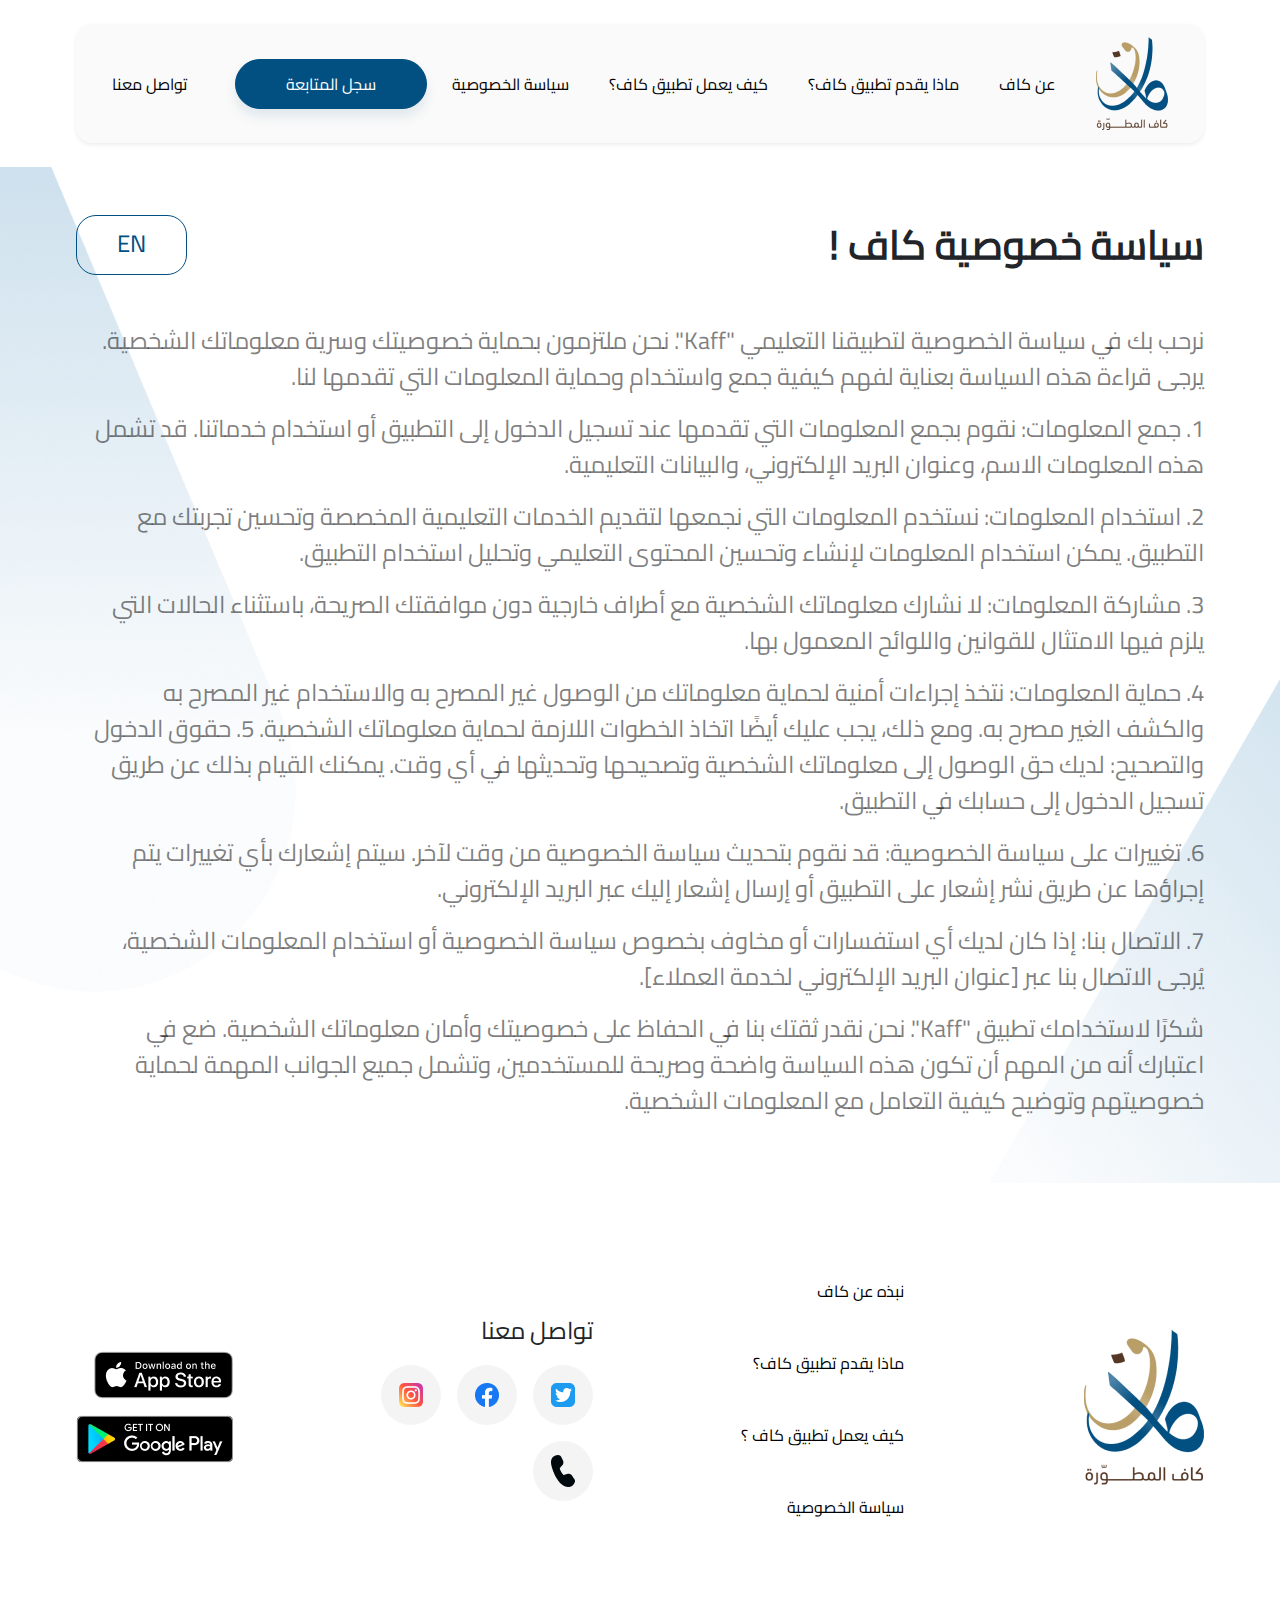
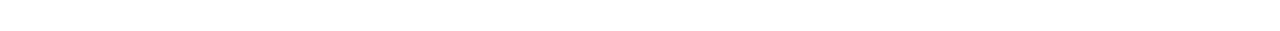
==== pages/policy.html @ d6b6326c "v1.0" ====
<!DOCTYPE html>
<html lang="ar" dir="rtl">

<head>
    <meta charset="UTF-8">
    <meta name="viewport" content="width=device-width, initial-scale=1.0">
    <title>كاف المطورة</title>
    <link rel="stylesheet" href="../css/owl.carousel.min.css">
    <link rel="stylesheet" href="../css/owl.theme.default.min.css">
    <link rel="stylesheet" href="../css/bootstrap.rtl.min.css">
    <link rel="stylesheet" href="../css/index.css">
    <script src="../js/bootstrap.bundle.min.js"></script>
    <script src="../js/bootstrap.min.js"></script>
</head>

<body>
    <div class="kaaf">
        <div class="container nav-container">
            <nav class="navbar navbar-expand-lg py-2 px-4 my-4 rounded-4 shadow-sm">
                <div class="container-fluid">
                    <a class="navbar-brand" href="../#">
                        <img src="../public/images/logo.png" alt="كاف المطورة">
                    </a>
                    <button class="navbar-toggler" type="button" data-bs-toggle="collapse"
                        data-bs-target="#navbarSupportedContent" aria-controls="navbarSupportedContent"
                        aria-expanded="false" aria-label="Toggle navigation">
                        <span class="navbar-toggler-icon"></span>
                    </button>
                    <div class="collapse navbar-collapse" id="navbarSupportedContent">
                        <ul class="navbar-nav m-auto gap-4">
                            <li class="nav-item">
                                <a class="nav-link" aria-current="page" href="../#brief">عن كاف</a>
                            </li>
                            <li class="nav-item">
                                <a class="nav-link" href="../#teacher">ماذا يقدم تطبيق كاف؟</a>
                            </li>
                            <li class="nav-item">
                                <a class="nav-link" href="../#how">كيف يعمل تطبيق كاف؟</a>
                            </li>
                            <li class="nav-item">
                                <a class="nav-link" href="../pages/policy.html">سياسة الخصوصية</a>
                            </li>
                        </ul>
                        <div class="actions d-flex align-items-center gap-5">
                            <a href="../#">
                                <button class="btn rounded-pill text-white">سجل المتابعة</button>
                            </a>
                            <a href="../#" class="text-black text-decoration-none">تواصل معنا</a>
                        </div>
                    </div>
                </div>
            </nav>
        </div>
        <div class="kaaf-bg py-5">
            <div class="container">
                <div class="d-flex justify-content-between">
                    <span class="fs-1 fw-bold">سياسة خصوصية كاف !</span>
                    <a href="#" class="en">EN</a>
                </div>
                <div class="fw-medium fs-4 color-grey mt-5">
                    <p>نرحب بك في سياسة الخصوصية لتطبيقنا التعليمي "Kaff". نحن ملتزمون بحماية خصوصيتك وسرية معلوماتك
                        الشخصية. يرجى قراءة هذه السياسة بعناية لفهم كيفية جمع واستخدام وحماية المعلومات التي تقدمها لنا.
                    </p>

                    <p>
                        1. جمع المعلومات: نقوم بجمع المعلومات التي تقدمها عند تسجيل الدخول إلى التطبيق أو استخدام
                        خدماتنا.
                        قد تشمل هذه المعلومات الاسم، وعنوان البريد الإلكتروني، والبيانات التعليمية.
                    </p>

                    <p>
                        2. استخدام المعلومات: نستخدم المعلومات التي نجمعها لتقديم الخدمات التعليمية المخصصة وتحسين
                        تجربتك مع
                        التطبيق. يمكن استخدام المعلومات لإنشاء وتحسين المحتوى التعليمي وتحليل استخدام التطبيق.
                    </p>

                    <p>
                        3. مشاركة المعلومات: لا نشارك معلوماتك الشخصية مع أطراف خارجية دون موافقتك الصريحة، باستثناء
                        الحالات
                        التي يلزم فيها الامتثال للقوانين واللوائح المعمول بها.
                    </p>

                    <p>
                        4. حماية المعلومات: نتخذ إجراءات أمنية لحماية معلوماتك من الوصول غير المصرح به والاستخدام غير
                        المصرح
                        به والكشف الغير مصرح به. ومع ذلك، يجب عليك أيضًا اتخاذ الخطوات اللازمة لحماية معلوماتك الشخصية.
                        5. حقوق الدخول والتصحيح: لديك حق الوصول إلى معلوماتك الشخصية وتصحيحها وتحديثها في أي وقت. يمكنك
                        القيام بذلك عن طريق تسجيل الدخول إلى حسابك في التطبيق.
                    </p>

                    <p>
                        6. تغييرات على سياسة الخصوصية: قد نقوم بتحديث سياسة الخصوصية من وقت لآخر. سيتم إشعارك بأي
                        تغييرات
                        يتم إجراؤها عن طريق نشر إشعار على التطبيق أو إرسال إشعار إليك عبر البريد الإلكتروني.
                    </p>

                    <p>
                        7. الاتصال بنا: إذا كان لديك أي استفسارات أو مخاوف بخصوص سياسة الخصوصية أو استخدام المعلومات
                        الشخصية، يُرجى الاتصال بنا عبر [عنوان البريد الإلكتروني لخدمة العملاء].
                    </p>

                    <p>
                        شكرًا لاستخدامك تطبيق "Kaff". نحن نقدر ثقتك بنا في الحفاظ على خصوصيتك وأمان معلوماتك الشخصية.
                        ضع في اعتبارك أنه من المهم أن تكون هذه السياسة واضحة وصريحة للمستخدمين، وتشمل جميع الجوانب
                        المهمة
                        لحماية خصوصيتهم وتوضيح كيفية التعامل مع المعلومات الشخصية.
                    </p>

                </div>
            </div>
        </div>
        <footer class="py-5 my-5">
            <div class="container">
                <div class="d-flex justify-content-between align-items-center">
                    <div>
                        <img src="../public/images/logo-lg.png" alt="كاف">
                    </div>
                    <ul class="d-flex flex-column gap-5">
                        <li>
                            <a href="../#brief">نبذه عن كاف</a>
                        </li>
                        <li>
                            <a href="../#teacher">ماذا يقدم تطبيق كاف؟</a>
                        </li>
                        <li>
                            <a href="../#how">كيف يعمل تطبيق كاف ؟</a>
                        </li>
                        <li>
                            <a href="../pages/policy.html">سياسة الخصوصية</a>
                        </li>
                    </ul>
                    <div>
                        <p class="text-grey fs-4">تواصل معنا</p>
                        <div class="d-flex gap-3 align-items-center">
                            <a href="../#">
                                <div class="social-item">
                                    <img src="../public/images/twitter.png" alt="تويتر">
                                </div>
                            </a>
                            <a href="../#">
                                <div class="social-item">
                                    <img src="../public/images/facebook.png" alt="فيسبوك">
                                </div>
                            </a>
                            <a href="../#">
                                <div class="social-item">
                                    <img src="../public/images/instagram.png" alt="انستجرام">
                                </div>
                            </a>
                        </div>
                        <div class="d-flex gap-3 align-items-center mt-3">
                            <a href="../#">
                                <div class="social-item">
                                    <img src="../public/images/tel.png" alt="هاتف">
                                </div>
                            </a>
                        </div>
                    </div>
                    <div class="d-flex gap-3 flex-column">
                        <a href="../#">
                            <img src="../public/images/app-store.png" alt="آب ستور">
                        </a>
                        <a href="../#">
                            <img src="../public/images/google-play.png" alt="جوجل بلاي">
                        </a>
                    </div>
                </div>
            </div>
        </footer>
    </div>
    <script src="../js/jquery.min.js"></script>
    <script src="../js/owl.carousel.min.js"></script>
    <script src="../js/index.js"></script>
</body>

</html>
---- css/index.css ----
@font-face {
    font-family: Cairo;
    src: url(../public/fonts/Cairo-Regular.ttf);
}
* {
    font-family: Cairo;
}
body, html {
    scroll-behavior: smooth;
}
.kaaf .color-light {
    color: #F5FBFF;
}
.kaaf .color-grey {
    color: #00000080;
}
.container {
    max-width: 90%;
}
.kaaf nav {
    background: #00000005;
}
.kaaf nav .navbar-nav a {
    color: #000;
}
.kaaf nav .navbar-nav a.active {
    color: #024F81;
}
.kaaf .text-blue {
    color: #024F81;
}
.kaaf .bg-blue {
    background: #024F81;
}
.kaaf .btn.bg-blue:hover {
    background: #013050;
}
.kaaf nav .actions .btn {
    background: #024F81;
    box-shadow: 0px 8px 12px 0px #024F811A;
    padding: 12px 50px;
    border: solid 1px #024F81;
    transition: .5s;
}
.kaaf nav .actions .btn:hover {
    color: #024F81!important;
    background: #fff;
}
.kaaf .learn {
    background: url('../public/images/learn-bg.png') no-repeat bottom center;
}
.kaaf .learn .title {
    font-size: 3rem;
    max-width: 60%;
}
.kaaf .learn .text-content {
    top: 50%;
    transform: translate(0, -50%);
}
.kaaf .shadow-blue {
    box-shadow: 0px 8px 18px 0px #0063A452;
}
.kaaf .carousel-text-img {
    height: 64px;
    width: 64px!important;
}
.kaaf .image-carousel {
    background: url('../public/images/bg-kaaf.png');
    background-size: 100%;
    padding: 50px 200px 0;
}
.kaaf .carousel-title::after {
    content: "";
    position: absolute;
    bottom: -20%;
    height: 4px;
    width: 100%;
    background: #B99E67;
    right: 0;
}
.kaaf .owl-nav {
    height: 80px;
    width: 80px;
    transition: .5s;
    border-radius: 50%;
    cursor: pointer;
}
.kaaf .owl-nav.next {
    background: #0000001A url('../public/images/next.png') no-repeat center;
}
.kaaf .owl-nav.prev {
    background: #0000001A url('../public/images/prev.png') no-repeat center;
}
.kaaf .owl-nav.next:hover {
    background: #B99E67 url('../public/images/next-active.png') no-repeat center;
}
.kaaf .owl-nav.prev:hover {
    background: #B99E67 url('../public/images/prev-active.png') no-repeat center;
}
.kaaf .kaaf-bg {
    background: url('../public/images/rect-bg.png') center no-repeat;
    background-size: 100%;
}
.kaaf .how {
    background: #024F81 url('../public/images/how-bg.png') no-repeat top right;
}
.kaaf .how .number {
    height: 70px;
    width: 70px;
    background: #FFFFFF4D;
    border-radius: 50%;
    font-size: 2rem;
}
.kaaf footer ul {
    list-style: none;
}
.kaaf footer ul a {
    text-decoration: none;
    color: #000;
}
.kaaf .en {
    padding: 10px 40px;
    border: solid 1px #024F81;
    border-radius: 20px;
    color: #024F81;
    transition: .5s;
    font-size: 1.5rem;
    text-decoration: none;
}
.kaaf .en:hover {
    background: #024F81;
    color: #fff;
}
.kaaf .social-item {
    height: 60px;
    width: 60px;
    display: flex;
    justify-content: center;
    align-items: center;
    background: #D9D9D94D;
    border-radius: 50%;
}
@media (max-width: 786px) {
    .kaaf .actions {
        margin: 20px 0;
        flex-direction: column;
        gap: 20px!important;
        align-items: flex-start!important;
    }
    .kaaf .actions a, .actions .btn {
        width: 100%;
    }
    .kaaf .learn {
        flex-direction: column;
        gap: 50px;
    }
    .kaaf .learn .overlay {
        display: none;
    }
    .kaaf .brief-image {
        width: 100%;
    }
    .kaaf .brief-image img {
        width: 100%;
    }
    .kaaf .text-content {
        position: relative!important;
        top: 0!important;
        transform: none!important;
    }
    .kaaf .text-content .title {
        font-size: 2rem;
        max-width: 80%;
        text-align: center;
        margin: auto;
    }
    .kaaf .owl-carousel .owl-item img {
        width: auto!important;
    }
    .kaaf .image-carousel img {
        width: 100%!important;
    }
    .kaaf .header-image {
        padding: 0!important;
        margin: auto!important;
        width: 80%;
    }
    .kaaf .header-image img {
        width: 100%;
    }
    .kaaf .brief {
        flex-direction: column;
    }
    .kaaf .owl-carousel .item {
        flex-direction: column;
    }
    .kaaf .how .row {
        gap: 50px;
    }
    .kaaf footer > .container > .d-flex {
        flex-direction: column;
        gap: 30px;
    }
    .kaaf .student .item {
        flex-direction: column-reverse;
    }
    .kaaf .nav-container {
        max-width: 100%!important;
        padding: 0;
    }
    .kaaf .nav-container nav {
        margin-top: 0!important;
    }
}
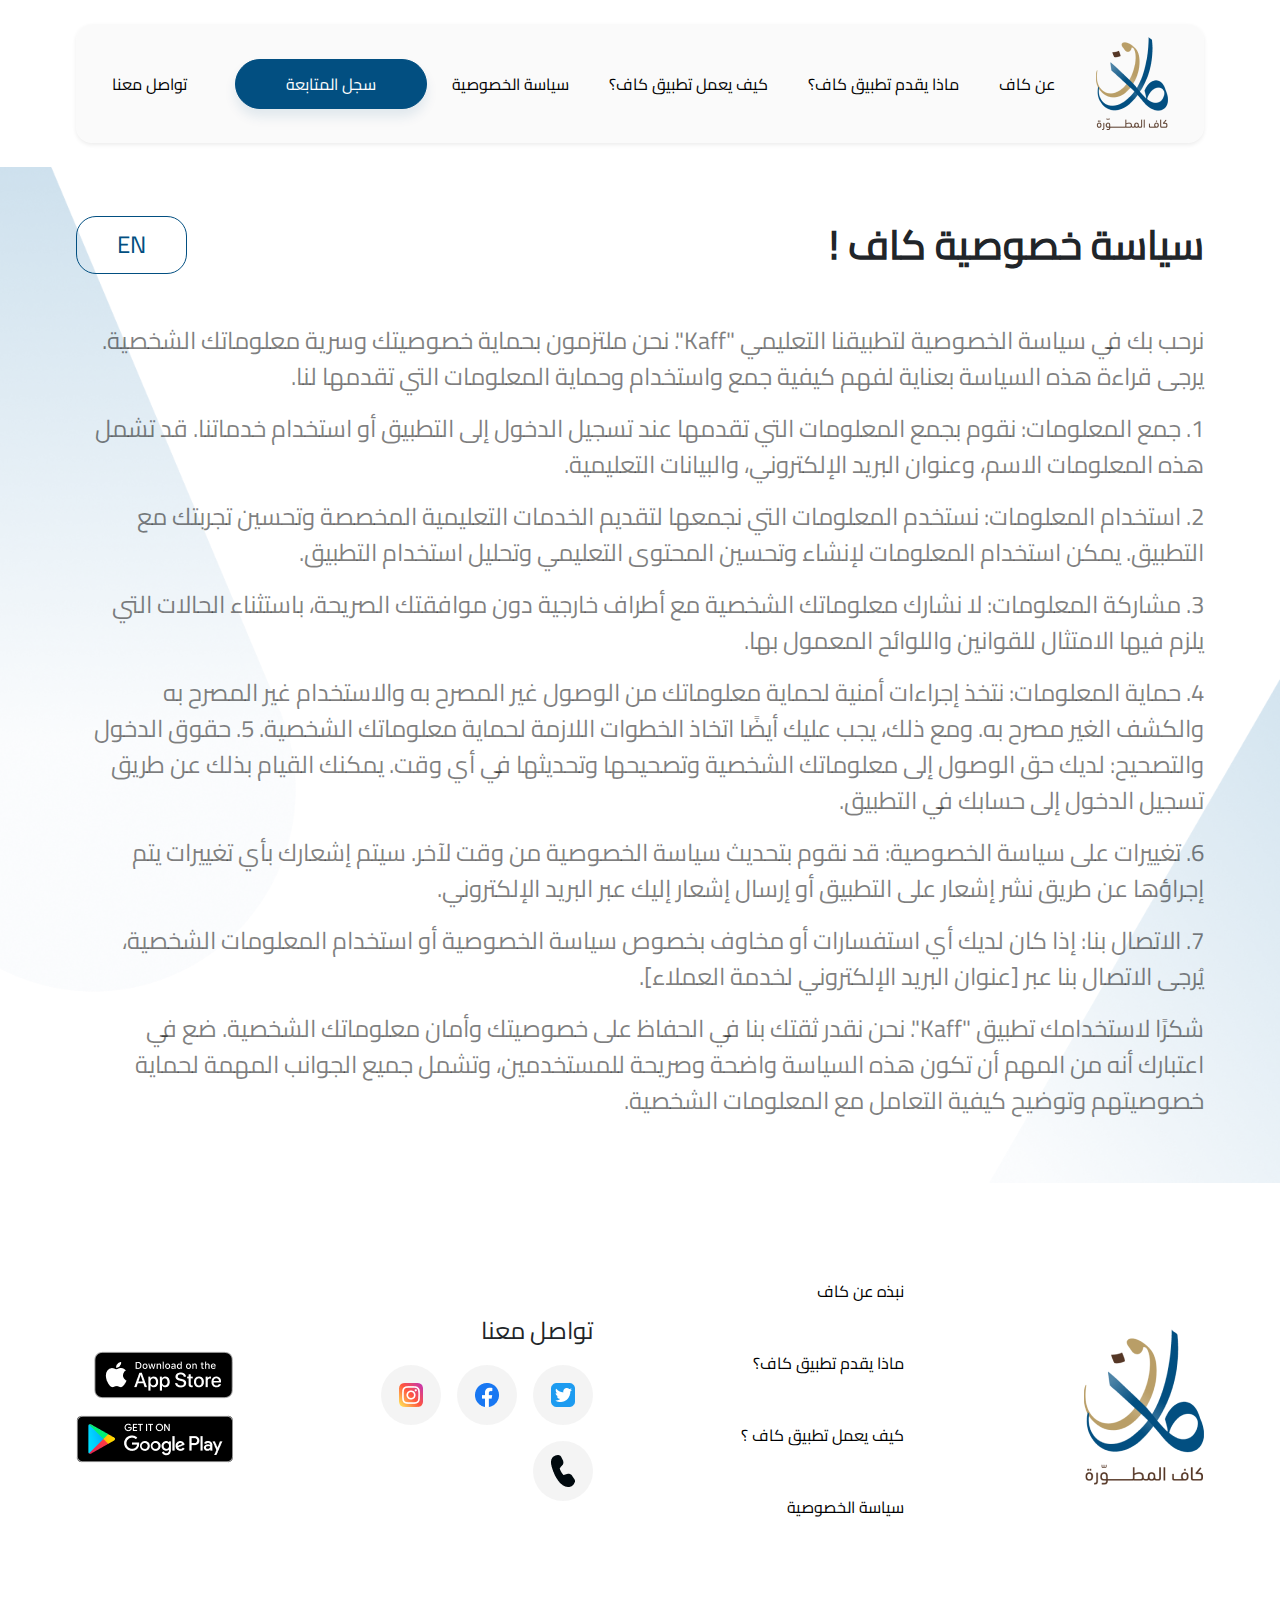
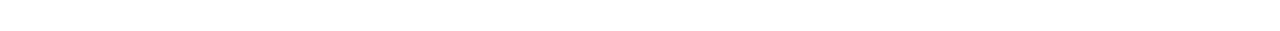
==== commit be0d9e72: "v1.0" ====
--- a/pages/policy.html
+++ b/pages/policy.html
@@ -53,7 +53,7 @@
         </div>
         <div class="kaaf-bg py-5">
             <div class="container">
-                <div class="d-flex justify-content-between">
+                <div class="d-flex justify-content-between align-items-center">
                     <span class="fs-1 fw-bold">سياسة خصوصية كاف !</span>
                     <a href="#" class="en">EN</a>
                 </div>
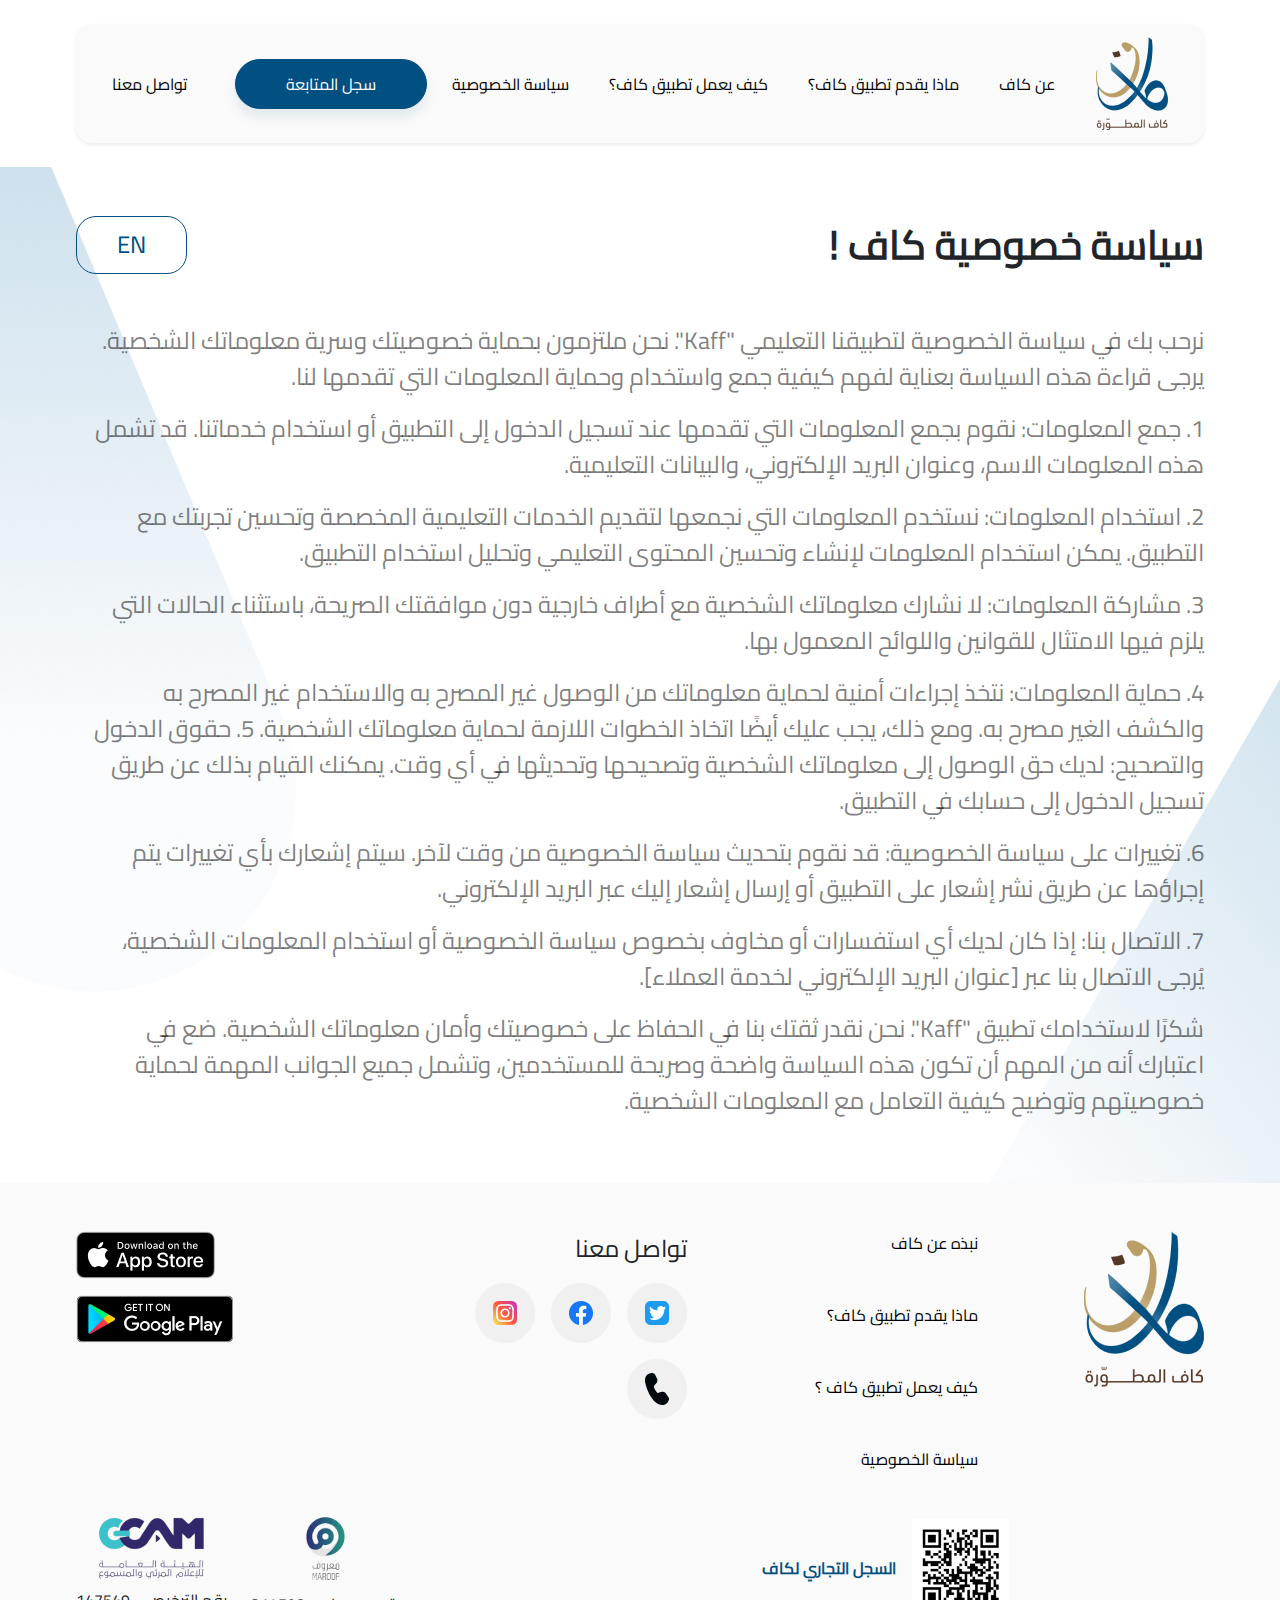
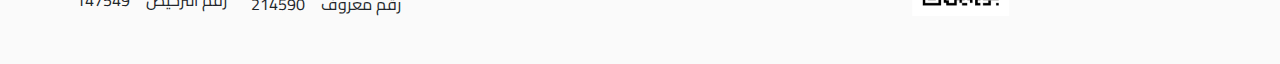
==== commit 4423a7b5: "change footer" ====
--- a/pages/policy.html
+++ b/pages/policy.html
@@ -109,60 +109,88 @@
                 </div>
             </div>
         </div>
-        <footer class="py-5 my-5">
+        <footer class="py-5">
             <div class="container">
-                <div class="d-flex justify-content-between align-items-center">
+                <div class="d-flex justify-content-between">
                     <div>
                         <img src="../public/images/logo-lg.png" alt="كاف">
                     </div>
-                    <ul class="d-flex flex-column gap-5">
-                        <li>
-                            <a href="../#brief">نبذه عن كاف</a>
-                        </li>
-                        <li>
-                            <a href="../#teacher">ماذا يقدم تطبيق كاف؟</a>
-                        </li>
-                        <li>
-                            <a href="../#how">كيف يعمل تطبيق كاف ؟</a>
-                        </li>
-                        <li>
-                            <a href="../pages/policy.html">سياسة الخصوصية</a>
-                        </li>
-                    </ul>
+                    <div>
+                        <ul class="d-flex flex-column gap-5">
+                            <li>
+                                <a href="../#brief">نبذه عن كاف</a>
+                            </li>
+                            <li>
+                                <a href="../#teacher">ماذا يقدم تطبيق كاف؟</a>
+                            </li>
+                            <li>
+                                <a href="../#how">كيف يعمل تطبيق كاف ؟</a>
+                            </li>
+                            <li>
+                                <a href="#">سياسة الخصوصية</a>
+                            </li>
+                        </ul>
+                        <div class="mt-5 d-flex align-items-center gap-3">
+                            <img src="../public/images/qr.png" alt="QR Code">
+                            <span class="text-blue fw-bold">السجل التجاري لكاف</span>
+                        </div>
+                    </div>
                     <div>
                         <p class="text-grey fs-4">تواصل معنا</p>
                         <div class="d-flex gap-3 align-items-center">
-                            <a href="../#">
+                            <a href="#">
                                 <div class="social-item">
                                     <img src="../public/images/twitter.png" alt="تويتر">
                                 </div>
                             </a>
-                            <a href="../#">
+                            <a href="#">
                                 <div class="social-item">
                                     <img src="../public/images/facebook.png" alt="فيسبوك">
                                 </div>
                             </a>
-                            <a href="../#">
+                            <a href="#">
                                 <div class="social-item">
                                     <img src="../public/images/instagram.png" alt="انستجرام">
                                 </div>
                             </a>
                         </div>
                         <div class="d-flex gap-3 align-items-center mt-3">
-                            <a href="../#">
+                            <a href="#">
                                 <div class="social-item">
                                     <img src="../public/images/tel.png" alt="هاتف">
                                 </div>
                             </a>
                         </div>
                     </div>
-                    <div class="d-flex gap-3 flex-column">
-                        <a href="../#">
-                            <img src="../public/images/app-store.png" alt="آب ستور">
-                        </a>
-                        <a href="../#">
-                            <img src="../public/images/google-play.png" alt="جوجل بلاي">
-                        </a>
+                    <div class="d-flex justify-content-between flex-column gap-5">
+                        <div class="d-flex gap-3 flex-column align-items-end">
+                            <a href="#">
+                                <img src="../public/images/app-store.png" alt="آب ستور">
+                            </a>
+                            <a href="#">
+                                <img src="../public/images/google-play.png" alt="جوجل بلاي">
+                            </a>
+                        </div>
+                        <div class="d-flex align-items-center gap-4">
+                            <div class="d-flex gap-2 flex-column">
+                                <div class="w-100 d-flex justify-content-center">
+                                    <img src="../public/images/maroof.png" alt="معروف">
+                                </div>
+                                <div class="d-flex justify-content-between gap-3">
+                                    <span>رقم معروف</span>
+                                    <span>214590</span>
+                                </div>
+                            </div>
+                            <div class="d-flex gap-2 flex-column">
+                                <div class="w-100 d-flex justify-content-center">
+                                    <img src="../public/images/gcam.png" alt="الهيئة العامة للإعلام المرئي و المسموع">
+                                </div>
+                                <div class="d-flex justify-content-between gap-3">
+                                    <span>رقم الترخيص</span>
+                                    <span>147549</span>
+                                </div>
+                            </div>
+                        </div>
                     </div>
                 </div>
             </div>
--- a/css/index.css
+++ b/css/index.css
@@ -50,12 +50,8 @@
     background: url('../public/images/learn-bg.png') no-repeat bottom center;
 }
 .kaaf .learn .title {
-    font-size: 3rem;
-    max-width: 60%;
-}
-.kaaf .learn .text-content {
-    top: 50%;
-    transform: translate(0, -50%);
+    font-size: 2.5rem;
+    max-width: 80%;
 }
 .kaaf .shadow-blue {
     box-shadow: 0px 8px 18px 0px #0063A452;
@@ -64,10 +60,52 @@
     height: 64px;
     width: 64px!important;
 }
+.kaaf .brief .text {
+    width: 100%;
+}
+.kaaf .brief-image {
+    width: 100%;
+}
+.kaaf .brief-image img {
+    display: block;
+    width: 50%;
+    margin: auto;
+}
+.kaaf .learn > div {
+    width: 100%;
+}
+.kaaf .learn .header-image {
+    display: flex;
+    justify-content: center;
+    align-items: center;
+}
+.kaaf .learn .header-image img {
+    width: 35%;
+}
+.kaaf .learn .text {
+    padding: 200px 0;
+    background: url('../public/images/bg-kaaf.png') no-repeat center;
+    background-size: cover;
+}
 .kaaf .image-carousel {
-    background: url('../public/images/bg-kaaf.png');
-    background-size: 100%;
-    padding: 50px 200px 0;
+    background: url('../public/images/bg-kaaf.png') no-repeat center;
+    background-size: contain;
+    padding: 50px;
+}
+.kaaf .image-carousel img {
+    width: 60%;
+    margin: auto;
+}
+.kaaf .carousel-item-animation {
+    animation: carousel 1s ease-in-out;
+}
+@keyframes carousel {
+    from {
+        opacity: 0;
+    }
+    to {
+        opacity: 1;
+    }
 }
 .kaaf .carousel-title::after {
     content: "";
@@ -110,6 +148,9 @@
     background: #FFFFFF4D;
     border-radius: 50%;
     font-size: 2rem;
+}
+.kaaf footer {
+    background: #00000005;
 }
 .kaaf footer ul {
     list-style: none;
@@ -153,6 +194,7 @@
     .kaaf .learn {
         flex-direction: column;
         gap: 50px;
+        padding: 0!important;
     }
     .kaaf .learn .overlay {
         display: none;
@@ -169,13 +211,13 @@
         transform: none!important;
     }
     .kaaf .text-content .title {
-        font-size: 2rem;
+        font-size: 1.5rem;
         max-width: 80%;
         text-align: center;
         margin: auto;
     }
-    .kaaf .owl-carousel .owl-item img {
-        width: auto!important;
+    .kaaf .owl-carousel .image-carousel img {
+        width: 100%!important;
     }
     .kaaf .image-carousel img {
         width: 100%!important;
@@ -185,11 +227,33 @@
         margin: auto!important;
         width: 80%;
     }
+    .kaaf .owl-carousel .btn.mt-5 {
+        margin-top: 20px!important;
+    }
     .kaaf .header-image img {
-        width: 100%;
+        width: 50%;
+        margin: auto;
+        display: block;
+    }
+    .kaaf .teacher {
+        padding: 0!important;
+        margin: 0!important;
     }
     .kaaf .brief {
         flex-direction: column;
+        margin: 0!important;
+    }
+    .kaaf .owl-nav {
+        transform: scale(.75);
+    }
+    .kaaf .teacher .mt-5.d-flex {
+        margin-top: 20px!important;
+    }
+    .kaaf .student {
+        margin: 0!important;
+    }
+    .kaaf .image-carousel {
+        padding: 40px 50px 0;
     }
     .kaaf .owl-carousel .item {
         flex-direction: column;
@@ -211,4 +275,14 @@
     .kaaf .nav-container nav {
         margin-top: 0!important;
     }
+    .kaaf .how span {
+        font-size: 1rem!important;
+        max-width: 80%;
+    }
+    .kaaf .brief p.fs-3 {
+        font-size: 1.2rem!important;
+    }
+    .kaaf .learn .text {
+        padding: 50px 0;
+    }
 }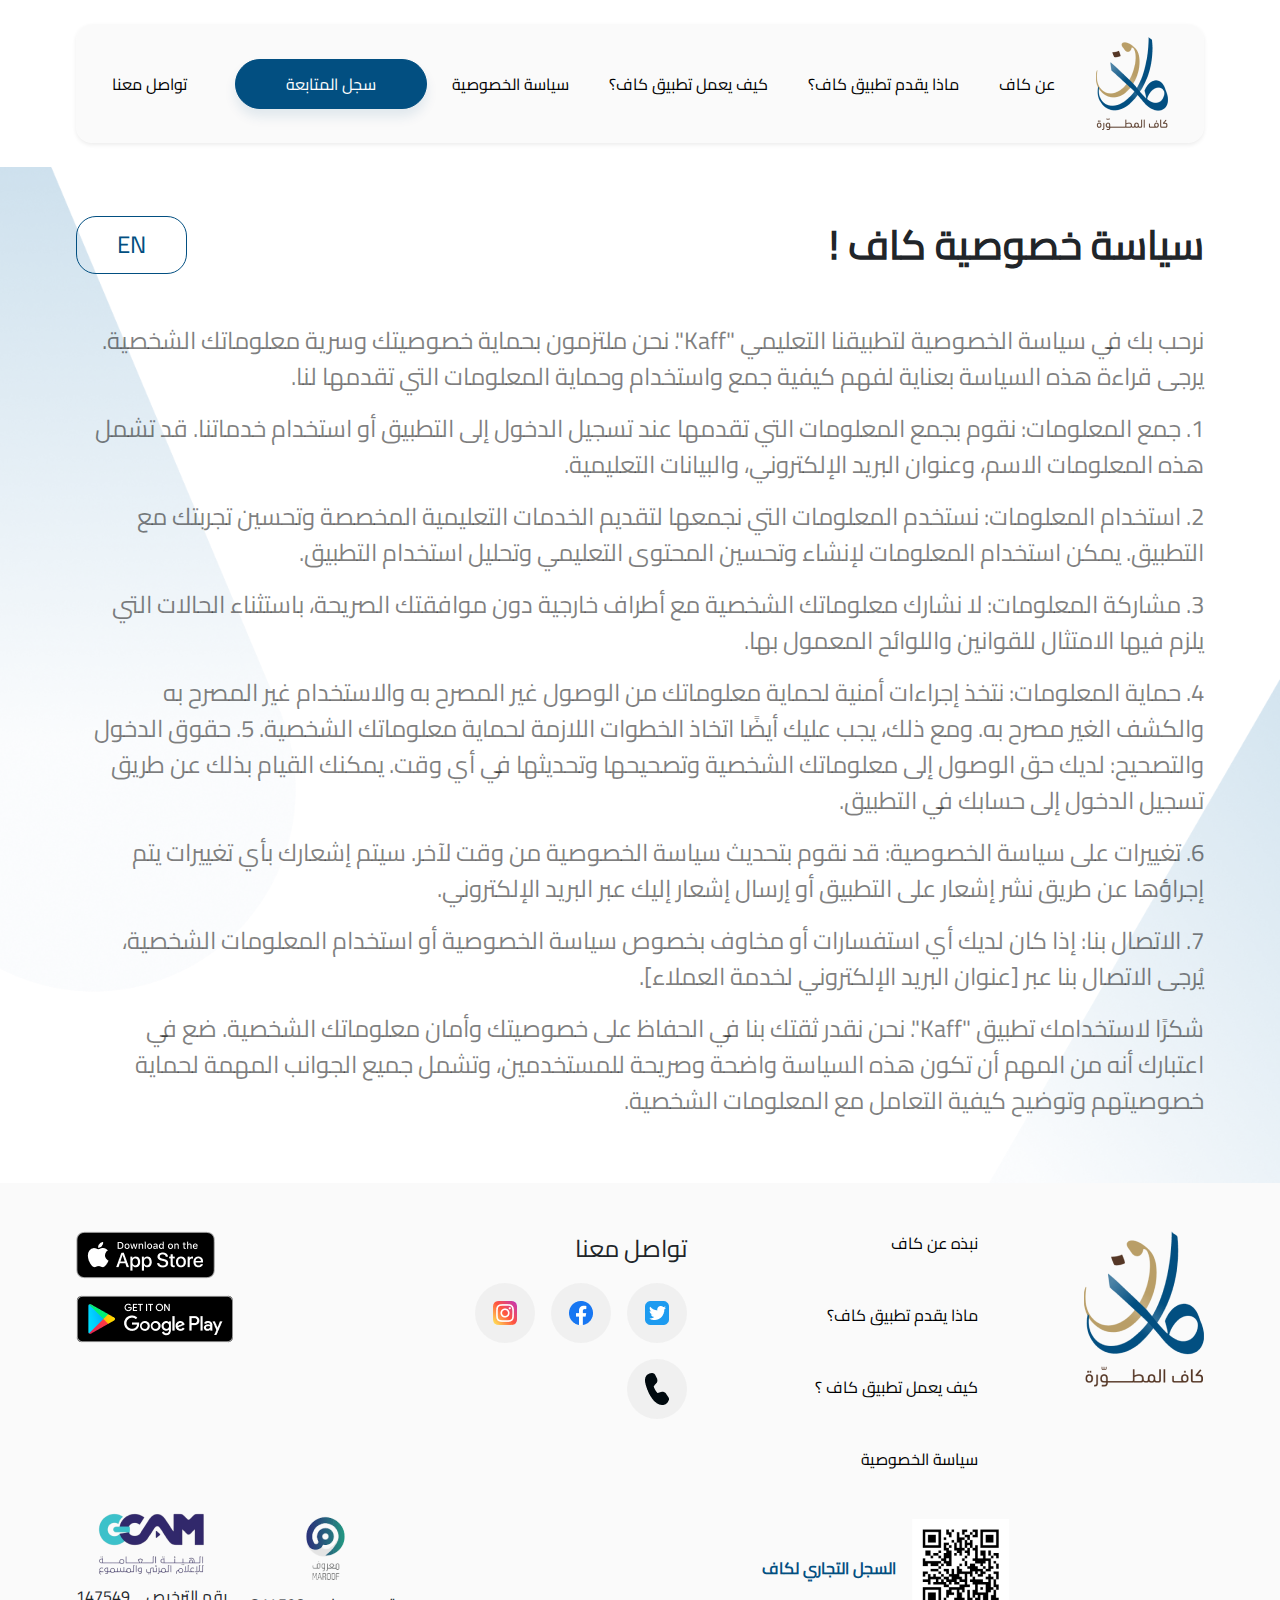
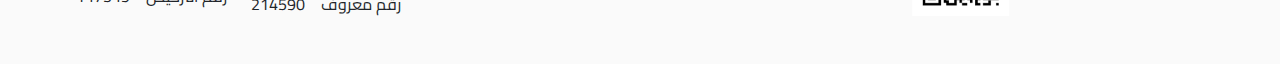
==== commit 1db9236c: "fix errors" ====
--- a/pages/policy.html
+++ b/pages/policy.html
@@ -163,7 +163,7 @@
                         </div>
                     </div>
                     <div class="d-flex justify-content-between flex-column gap-5">
-                        <div class="d-flex gap-3 flex-column align-items-end">
+                        <div class="d-flex gap-3 flex-column align-items-center align-items-sm-end">
                             <a href="#">
                                 <img src="../public/images/app-store.png" alt="آب ستور">
                             </a>
@@ -171,12 +171,12 @@
                                 <img src="../public/images/google-play.png" alt="جوجل بلاي">
                             </a>
                         </div>
-                        <div class="d-flex align-items-center gap-4">
+                        <div class="d-flex align-align-items-center gap-4 flex-sm-row flex-column">
                             <div class="d-flex gap-2 flex-column">
                                 <div class="w-100 d-flex justify-content-center">
                                     <img src="../public/images/maroof.png" alt="معروف">
                                 </div>
-                                <div class="d-flex justify-content-between gap-3">
+                                <div class="d-flex justify-content-center gap-3">
                                     <span>رقم معروف</span>
                                     <span>214590</span>
                                 </div>
@@ -185,7 +185,7 @@
                                 <div class="w-100 d-flex justify-content-center">
                                     <img src="../public/images/gcam.png" alt="الهيئة العامة للإعلام المرئي و المسموع">
                                 </div>
-                                <div class="d-flex justify-content-between gap-3">
+                                <div class="d-flex justify-content-center gap-3">
                                     <span>رقم الترخيص</span>
                                     <span>147549</span>
                                 </div>
--- a/css/index.css
+++ b/css/index.css
@@ -93,7 +93,7 @@
     padding: 50px;
 }
 .kaaf .image-carousel img {
-    width: 60%;
+    width: 30%;
     margin: auto;
 }
 .kaaf .carousel-item-animation {
@@ -181,6 +181,34 @@
     background: #D9D9D94D;
     border-radius: 50%;
 }
+.kaaf .phone-cover {
+    background: url('../public/images/phone-cover.png') no-repeat center;
+    background-size: contain;
+    padding: 2%;
+    width: 100%;
+    margin: auto;
+    position: relative;
+}
+.kaaf .phone-cover::after {
+    content: "";
+    position: absolute;
+    top: 0;
+    right: 0;
+    height: 100%;
+    width: 33%;
+    background: #fff;
+    z-index: 1000;
+}
+.kaaf .phone-cover::before {
+    content: "";
+    position: absolute;
+    top: 0;
+    left: 0;
+    height: 100%;
+    width: 33%;
+    background: #fff;
+    z-index: 1000;
+}
 @media (max-width: 786px) {
     .kaaf .actions {
         margin: 20px 0;
@@ -219,9 +247,6 @@
     .kaaf .owl-carousel .image-carousel img {
         width: 100%!important;
     }
-    .kaaf .image-carousel img {
-        width: 100%!important;
-    }
     .kaaf .header-image {
         padding: 0!important;
         margin: auto!important;
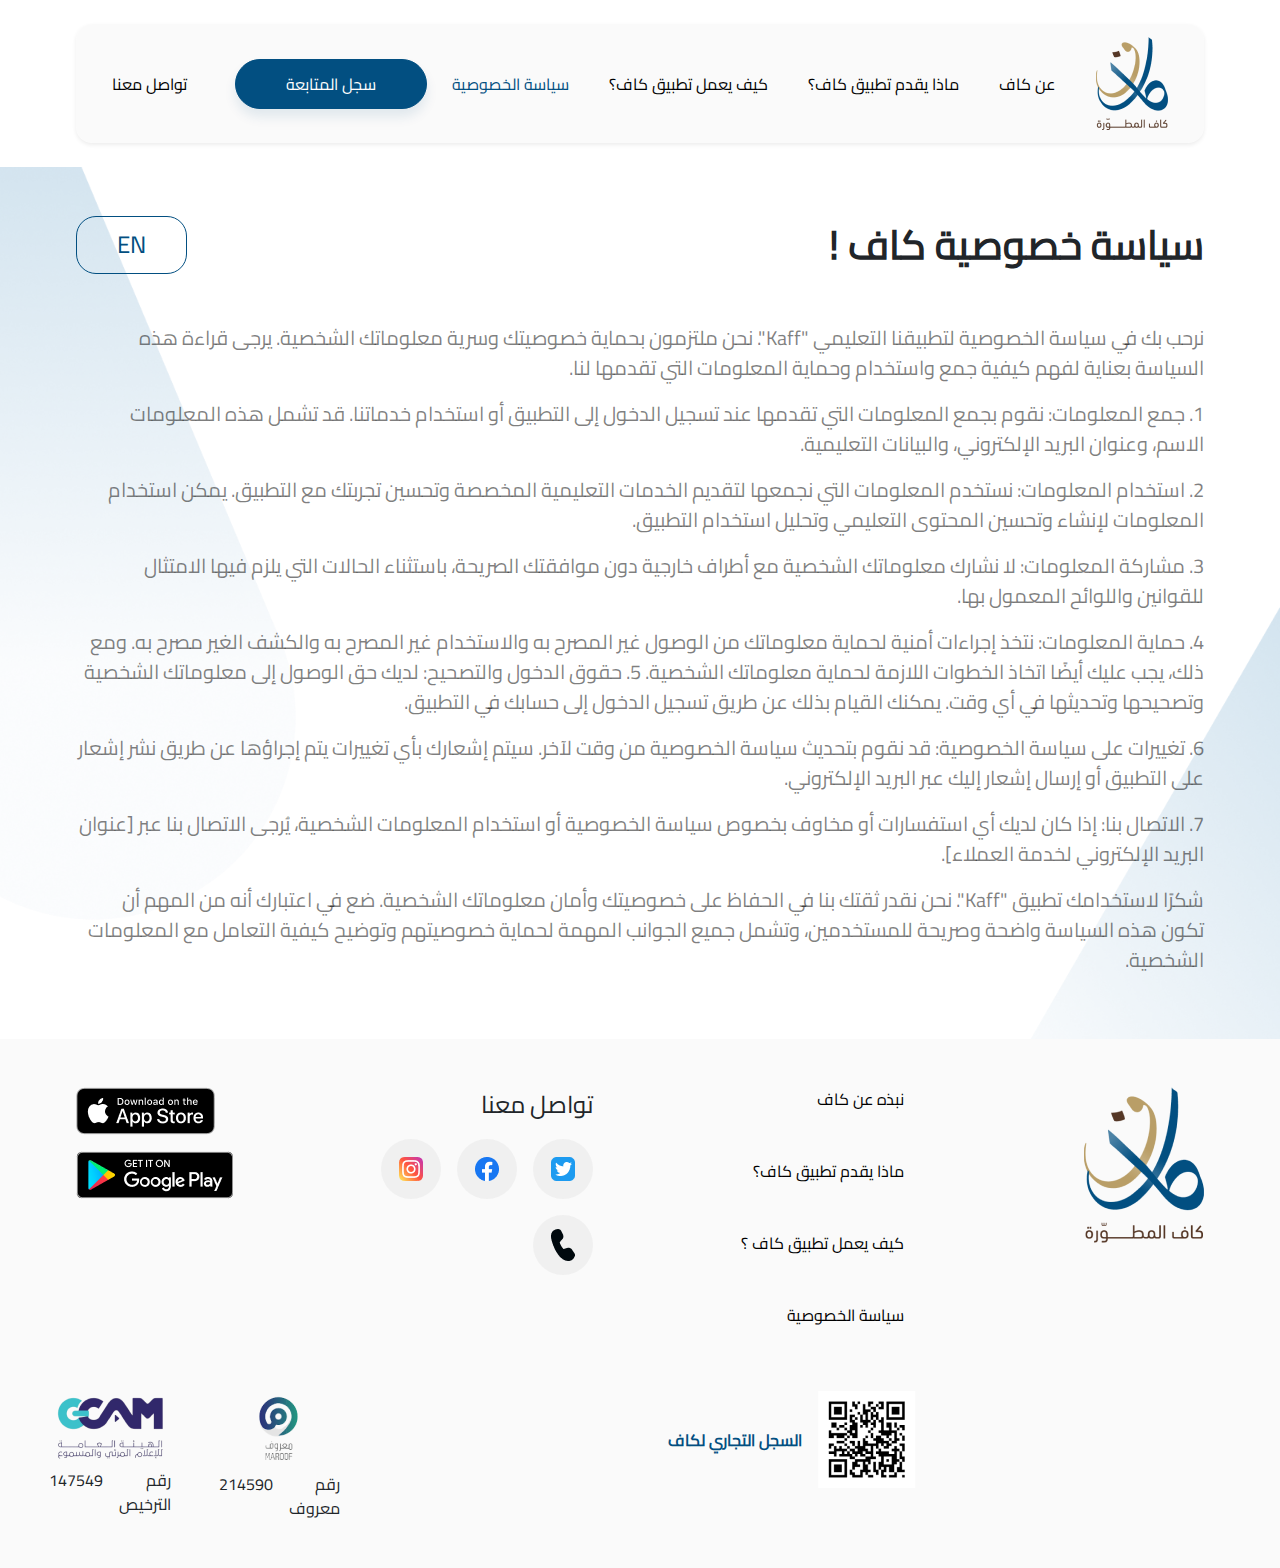
==== commit ca91280f: "fix errors" ====
--- a/pages/policy.html
+++ b/pages/policy.html
@@ -5,8 +5,6 @@
     <meta charset="UTF-8">
     <meta name="viewport" content="width=device-width, initial-scale=1.0">
     <title>كاف المطورة</title>
-    <link rel="stylesheet" href="../css/owl.carousel.min.css">
-    <link rel="stylesheet" href="../css/owl.theme.default.min.css">
     <link rel="stylesheet" href="../css/bootstrap.rtl.min.css">
     <link rel="stylesheet" href="../css/index.css">
     <script src="../js/bootstrap.bundle.min.js"></script>
@@ -38,14 +36,14 @@
                                 <a class="nav-link" href="../#how">كيف يعمل تطبيق كاف؟</a>
                             </li>
                             <li class="nav-item">
-                                <a class="nav-link" href="../pages/policy.html">سياسة الخصوصية</a>
+                                <a class="nav-link active" href="#">سياسة الخصوصية</a>
                             </li>
                         </ul>
                         <div class="actions d-flex align-items-center gap-5">
                             <a href="../#">
                                 <button class="btn rounded-pill text-white">سجل المتابعة</button>
                             </a>
-                            <a href="../#" class="text-black text-decoration-none">تواصل معنا</a>
+                            <a href="#contact_us" class="text-black text-decoration-none">تواصل معنا</a>
                         </div>
                     </div>
                 </div>
@@ -55,9 +53,9 @@
             <div class="container">
                 <div class="d-flex justify-content-between align-items-center">
                     <span class="fs-1 fw-bold">سياسة خصوصية كاف !</span>
-                    <a href="#" class="en">EN</a>
-                </div>
-                <div class="fw-medium fs-4 color-grey mt-5">
+                    <a href="../#" class="en">EN</a>
+                </div>
+                <div class="fw-medium fs-5 color-grey mt-5">
                     <p>نرحب بك في سياسة الخصوصية لتطبيقنا التعليمي "Kaff". نحن ملتزمون بحماية خصوصيتك وسرية معلوماتك
                         الشخصية. يرجى قراءة هذه السياسة بعناية لفهم كيفية جمع واستخدام وحماية المعلومات التي تقدمها لنا.
                     </p>
@@ -130,53 +128,61 @@
                                 <a href="#">سياسة الخصوصية</a>
                             </li>
                         </ul>
-                        <div class="mt-5 d-flex align-items-center gap-3">
+                    </div>
+                    <div id="contact_us">
+                        <p class="text-grey fs-4">تواصل معنا</p>
+                        <div class="d-flex gap-3 align-items-center">
+                            <a href="../#">
+                                <div class="social-item">
+                                    <img src="../public/images/twitter.png" alt="تويتر">
+                                </div>
+                            </a>
+                            <a href="../#">
+                                <div class="social-item">
+                                    <img src="../public/images/facebook.png" alt="فيسبوك">
+                                </div>
+                            </a>
+                            <a href="../#">
+                                <div class="social-item">
+                                    <img src="../public/images/instagram.png" alt="انستجرام">
+                                </div>
+                            </a>
+                        </div>
+                        <div class="d-flex gap-3 align-items-center mt-3">
+                            <a href="../#">
+                                <div class="social-item">
+                                    <img src="../public/images/tel.png" alt="هاتف">
+                                </div>
+                            </a>
+                        </div>
+                    </div>
+                    <div class="d-flex justify-content-between flex-column gap-5">
+                        <div class="d-flex gap-3 flex-column align-items-center align-items-sm-end">
+                            <a href="../#">
+                                <img src="../public/images/app-store.png" alt="آب ستور">
+                            </a>
+                            <a href="../#">
+                                <img src="../public/images/google-play.png" alt="جوجل بلاي">
+                            </a>
+                        </div>
+                    </div>
+                </div>
+                <div class="row mt-5">
+                    <div class="col-xl-3 col-sm-12"></div>
+                    <div class="col-xl-3 col-sm-12">
+                        <div class="d-flex align-items-center gap-3">
                             <img src="../public/images/qr.png" alt="QR Code">
                             <span class="text-blue fw-bold">السجل التجاري لكاف</span>
                         </div>
                     </div>
-                    <div>
-                        <p class="text-grey fs-4">تواصل معنا</p>
-                        <div class="d-flex gap-3 align-items-center">
-                            <a href="#">
-                                <div class="social-item">
-                                    <img src="../public/images/twitter.png" alt="تويتر">
-                                </div>
-                            </a>
-                            <a href="#">
-                                <div class="social-item">
-                                    <img src="../public/images/facebook.png" alt="فيسبوك">
-                                </div>
-                            </a>
-                            <a href="#">
-                                <div class="social-item">
-                                    <img src="../public/images/instagram.png" alt="انستجرام">
-                                </div>
-                            </a>
-                        </div>
-                        <div class="d-flex gap-3 align-items-center mt-3">
-                            <a href="#">
-                                <div class="social-item">
-                                    <img src="../public/images/tel.png" alt="هاتف">
-                                </div>
-                            </a>
-                        </div>
-                    </div>
-                    <div class="d-flex justify-content-between flex-column gap-5">
-                        <div class="d-flex gap-3 flex-column align-items-center align-items-sm-end">
-                            <a href="#">
-                                <img src="../public/images/app-store.png" alt="آب ستور">
-                            </a>
-                            <a href="#">
-                                <img src="../public/images/google-play.png" alt="جوجل بلاي">
-                            </a>
-                        </div>
-                        <div class="d-flex align-align-items-center gap-4 flex-sm-row flex-column">
+                    <div class="col-xl-3 col-sm-12"></div>
+                    <div class="col-xl-3 col-sm-12">
+                        <div class="d-flex align-items-center gap-5 flex-sm-row flex-column justify-content-between">
                             <div class="d-flex gap-2 flex-column">
                                 <div class="w-100 d-flex justify-content-center">
                                     <img src="../public/images/maroof.png" alt="معروف">
                                 </div>
-                                <div class="d-flex justify-content-center gap-3">
+                                <div class="d-flex justify-content-between gap-3">
                                     <span>رقم معروف</span>
                                     <span>214590</span>
                                 </div>
@@ -185,7 +191,7 @@
                                 <div class="w-100 d-flex justify-content-center">
                                     <img src="../public/images/gcam.png" alt="الهيئة العامة للإعلام المرئي و المسموع">
                                 </div>
-                                <div class="d-flex justify-content-center gap-3">
+                                <div class="d-flex justify-content-between gap-3">
                                     <span>رقم الترخيص</span>
                                     <span>147549</span>
                                 </div>
@@ -196,9 +202,6 @@
             </div>
         </footer>
     </div>
-    <script src="../js/jquery.min.js"></script>
-    <script src="../js/owl.carousel.min.js"></script>
-    <script src="../js/index.js"></script>
 </body>
 
 </html>--- a/css/index.css
+++ b/css/index.css
@@ -42,6 +42,9 @@
     border: solid 1px #024F81;
     transition: .5s;
 }
+.kaaf .nav-link.active {
+    color: #024F81;
+}
 .kaaf nav .actions .btn:hover {
     color: #024F81!important;
     background: #fff;
@@ -88,16 +91,31 @@
     background-size: cover;
 }
 .kaaf .image-carousel {
-    background: url('../public/images/bg-kaaf.png') no-repeat center;
+    position: relative;
+}
+.kaaf .image-carousel::after {
+    content: "";
+    position: absolute;
+    top: 0;
+    left: 0;
+    height: 100%;
+    width: 100%;
+    background: url('../public/images/phone-cover.png') center no-repeat;
     background-size: contain;
-    padding: 50px;
+    overflow: hidden;
 }
 .kaaf .image-carousel img {
-    width: 30%;
+    width: 100%;
     margin: auto;
 }
 .kaaf .carousel-item-animation {
     animation: carousel 1s ease-in-out;
+}
+.kaaf .nav-item a:hover {
+    color: #024F81;
+}
+.kaaf .owl-carousel .owl-stage-outer {
+    border-radius: 30px;
 }
 @keyframes carousel {
     from {
@@ -182,32 +200,15 @@
     border-radius: 50%;
 }
 .kaaf .phone-cover {
-    background: url('../public/images/phone-cover.png') no-repeat center;
-    background-size: contain;
-    padding: 2%;
+    padding: 3%;
     width: 100%;
     margin: auto;
     position: relative;
-}
-.kaaf .phone-cover::after {
-    content: "";
-    position: absolute;
-    top: 0;
-    right: 0;
-    height: 100%;
-    width: 33%;
-    background: #fff;
-    z-index: 1000;
-}
-.kaaf .phone-cover::before {
-    content: "";
-    position: absolute;
-    top: 0;
-    left: 0;
-    height: 100%;
-    width: 33%;
-    background: #fff;
-    z-index: 1000;
+    overflow: hidden;
+}
+.kaaf .screen-carousel {
+    background: url('../public/images/bg-kaaf.png') no-repeat center 100%;
+    background-size: contain;
 }
 @media (max-width: 786px) {
     .kaaf .actions {
@@ -277,9 +278,6 @@
     .kaaf .student {
         margin: 0!important;
     }
-    .kaaf .image-carousel {
-        padding: 40px 50px 0;
-    }
     .kaaf .owl-carousel .item {
         flex-direction: column;
     }
@@ -310,4 +308,10 @@
     .kaaf .learn .text {
         padding: 50px 0;
     }
+    .kaaf .image-carousel img {
+        width: 70%;
+    }
+    .kaaf .image-carousel {
+        margin: 50px auto;
+    }
 }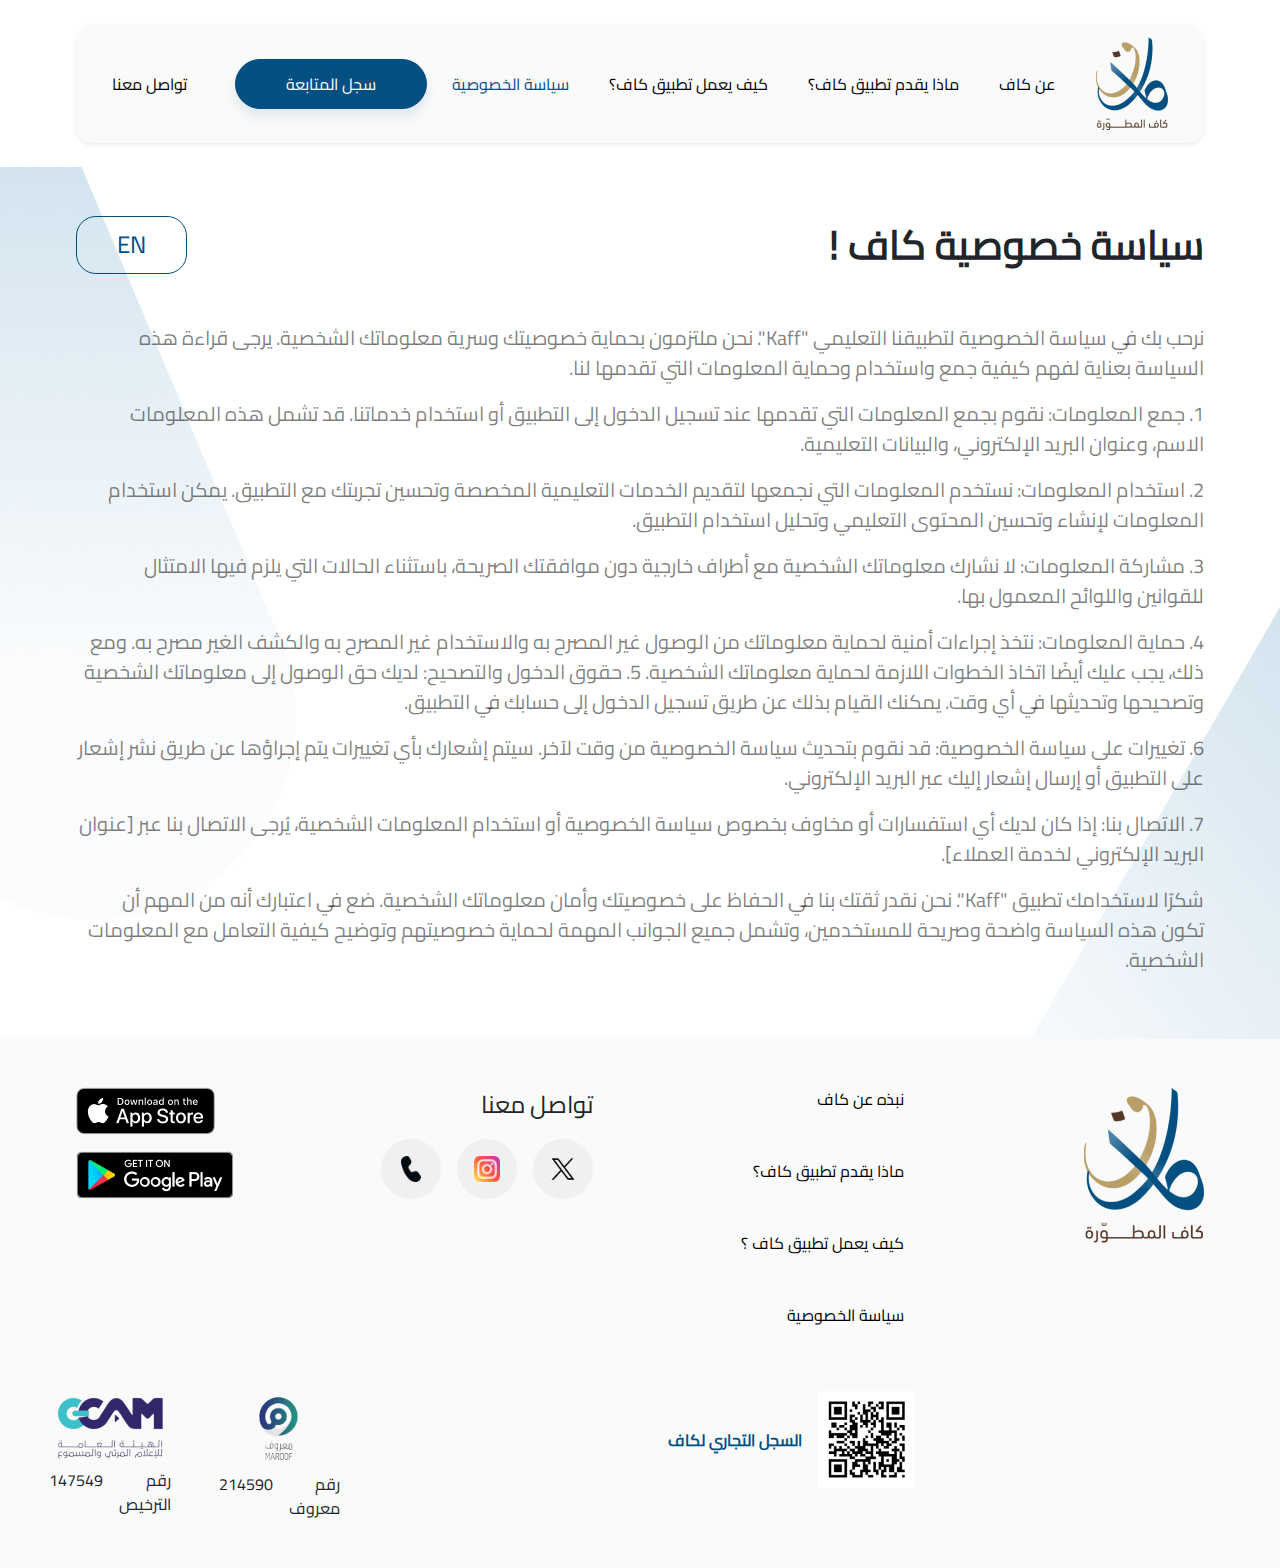
==== commit ec2cbf31: "add socail links" ====
--- a/pages/policy.html
+++ b/pages/policy.html
@@ -116,40 +116,33 @@
                     <div>
                         <ul class="d-flex flex-column gap-5">
                             <li>
-                                <a href="../#brief">نبذه عن كاف</a>
-                            </li>
-                            <li>
-                                <a href="../#teacher">ماذا يقدم تطبيق كاف؟</a>
-                            </li>
-                            <li>
-                                <a href="../#how">كيف يعمل تطبيق كاف ؟</a>
-                            </li>
-                            <li>
-                                <a href="#">سياسة الخصوصية</a>
+                                <a href="#brief">نبذه عن كاف</a>
+                            </li>
+                            <li>
+                                <a href="#teacher">ماذا يقدم تطبيق كاف؟</a>
+                            </li>
+                            <li>
+                                <a href="#how">كيف يعمل تطبيق كاف ؟</a>
+                            </li>
+                            <li>
+                                <a href="pages/policy.html">سياسة الخصوصية</a>
                             </li>
                         </ul>
                     </div>
                     <div id="contact_us">
                         <p class="text-grey fs-4">تواصل معنا</p>
                         <div class="d-flex gap-3 align-items-center">
-                            <a href="../#">
+                            <a href="https://twitter.com/kafalmotaw67399" target="_blank">
                                 <div class="social-item">
-                                    <img src="../public/images/twitter.png" alt="تويتر">
-                                </div>
-                            </a>
-                            <a href="../#">
-                                <div class="social-item">
-                                    <img src="../public/images/facebook.png" alt="فيسبوك">
-                                </div>
-                            </a>
-                            <a href="../#">
+                                    <img src="../public/images/x.jpg" alt="x">
+                                </div>
+                            </a>
+                            <a href="https://www.instagram.com/kaf.almotawarah/" target="_blank">
                                 <div class="social-item">
                                     <img src="../public/images/instagram.png" alt="انستجرام">
                                 </div>
                             </a>
-                        </div>
-                        <div class="d-flex gap-3 align-items-center mt-3">
-                            <a href="../#">
+                            <a href="tel:+966597481812">
                                 <div class="social-item">
                                     <img src="../public/images/tel.png" alt="هاتف">
                                 </div>
@@ -158,10 +151,11 @@
                     </div>
                     <div class="d-flex justify-content-between flex-column gap-5">
                         <div class="d-flex gap-3 flex-column align-items-center align-items-sm-end">
-                            <a href="../#">
+                            <a href="https://apps.apple.com/eg/app/%D9%83%D8%A7%D9%81-%D8%A7%D9%84%D9%85%D8%B7%D9%88%D8%B1%D8%A9/id6463031676"
+                                target="_blank">
                                 <img src="../public/images/app-store.png" alt="آب ستور">
                             </a>
-                            <a href="../#">
+                            <a href="https://play.google.com/store/apps/details?id=com.kaf.kaf" target="_blank">
                                 <img src="../public/images/google-play.png" alt="جوجل بلاي">
                             </a>
                         </div>
--- a/css/index.css
+++ b/css/index.css
@@ -198,6 +198,10 @@
     align-items: center;
     background: #D9D9D94D;
     border-radius: 50%;
+    padding: 17px;
+}
+.kaaf .social-item img {
+    height: 100%;
 }
 .kaaf .phone-cover {
     padding: 3%;
@@ -308,10 +312,11 @@
     .kaaf .learn .text {
         padding: 50px 0;
     }
-    .kaaf .image-carousel img {
-        width: 70%;
-    }
     .kaaf .image-carousel {
         margin: 50px auto;
     }
+    .kaaf .screen-carousel {
+        width: 80%;
+        margin: auto;
+    }
 }